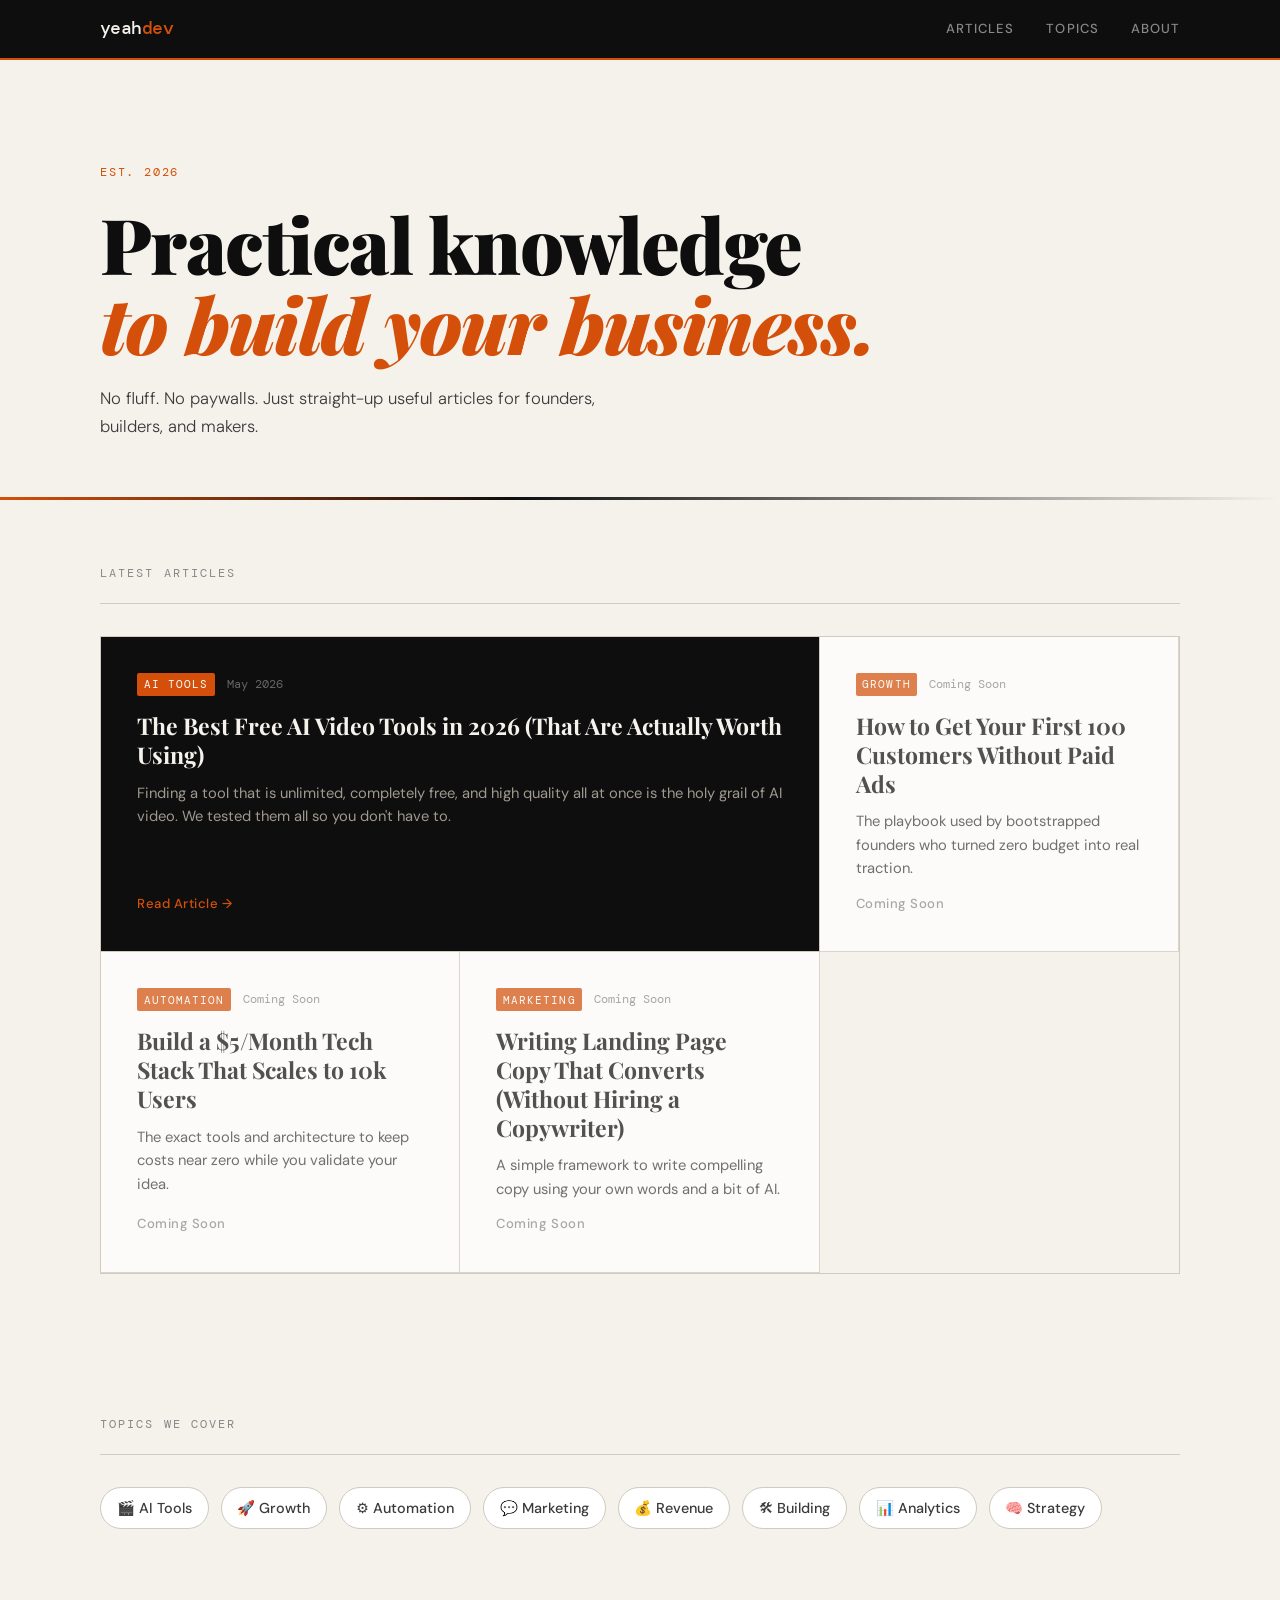
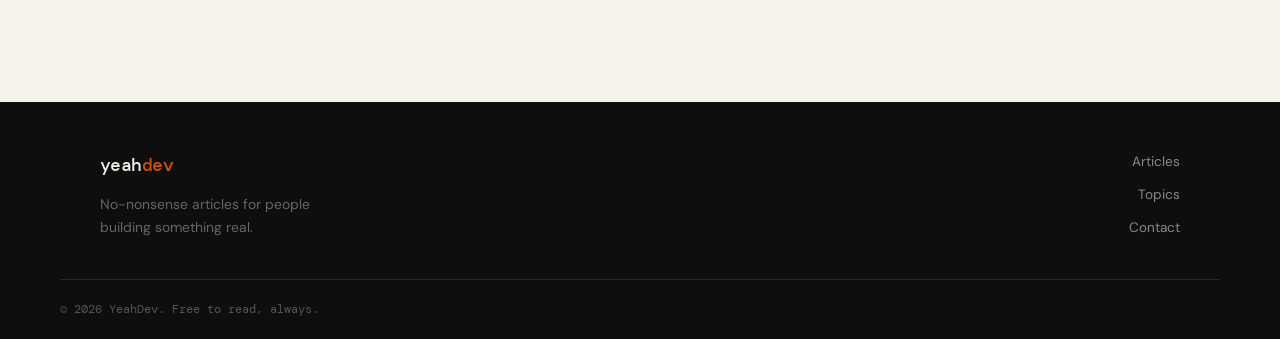
==== index.html @ c6433c1f "“comment”" ====
<!DOCTYPE html>
<html lang="en">
<head>
  <meta charset="UTF-8" />
  <meta name="viewport" content="width=device-width, initial-scale=1.0" />
  <title>YeahDev — Build Your Business</title>
  <meta name="description" content="Practical articles and tools to help you build and grow your business." />
  <link rel="stylesheet" href="css/main.css" />
  <link rel="preconnect" href="https://fonts.googleapis.com" />
  <link rel="preconnect" href="https://fonts.gstatic.com" crossorigin />
  <link href="https://fonts.googleapis.com/css2?family=Playfair+Display:ital,wght@0,700;0,900;1,700&family=DM+Sans:wght@300;400;500&family=DM+Mono:wght@400;500&display=swap" rel="stylesheet" />
</head>
<body>

  <header class="site-header">
    <div class="container header-inner">
      <a href="index.html" class="logo">yeah<span>dev</span></a>
      <nav class="nav">
        <a href="#articles">Articles</a>
        <a href="#topics">Topics</a>
        <a href="#about">About</a>
      </nav>
    </div>
  </header>

  <section class="hero">
    <div class="container">
      <div class="hero-tag">Est. 2026</div>
      <h1 class="hero-headline">
        Practical knowledge<br/>
        <em>to build your business.</em>
      </h1>
      <p class="hero-sub">No fluff. No paywalls. Just straight-up useful articles for founders, builders, and makers.</p>
    </div>
    <div class="hero-rule"></div>
  </section>

  <main class="container" id="articles">

    <div class="section-label">Latest Articles</div>

    <div class="articles-grid">

      <!-- Article 1 – Featured -->
      <article class="card card--featured">
        <div class="card-meta">
          <span class="tag">AI Tools</span>
          <span class="date">May 2026</span>
        </div>
        <h2 class="card-title">
          <a href="articles/best-free-ai-video-tools-2026.html">
            The Best Free AI Video Tools in 2026 (That Are Actually Worth Using)
          </a>
        </h2>
        <p class="card-excerpt">
          Finding a tool that is unlimited, completely free, and high quality all at once is the holy grail of AI video. We tested them all so you don't have to.
        </p>
        <a href="articles/best-free-ai-video-tools-2026.html" class="read-more">Read Article →</a>
      </article>

      <!-- Placeholder cards -->
      <article class="card card--placeholder">
        <div class="card-meta">
          <span class="tag">Growth</span>
          <span class="date">Coming Soon</span>
        </div>
        <h2 class="card-title">How to Get Your First 100 Customers Without Paid Ads</h2>
        <p class="card-excerpt">The playbook used by bootstrapped founders who turned zero budget into real traction.</p>
        <span class="read-more muted">Coming Soon</span>
      </article>

      <article class="card card--placeholder">
        <div class="card-meta">
          <span class="tag">Automation</span>
          <span class="date">Coming Soon</span>
        </div>
        <h2 class="card-title">Build a $5/Month Tech Stack That Scales to 10k Users</h2>
        <p class="card-excerpt">The exact tools and architecture to keep costs near zero while you validate your idea.</p>
        <span class="read-more muted">Coming Soon</span>
      </article>

      <article class="card card--placeholder">
        <div class="card-meta">
          <span class="tag">Marketing</span>
          <span class="date">Coming Soon</span>
        </div>
        <h2 class="card-title">Writing Landing Page Copy That Converts (Without Hiring a Copywriter)</h2>
        <p class="card-excerpt">A simple framework to write compelling copy using your own words and a bit of AI.</p>
        <span class="read-more muted">Coming Soon</span>
      </article>

    </div>

    <section class="topics-section" id="topics">
      <div class="section-label">Topics We Cover</div>
      <div class="topics-grid">
        <div class="topic">🎬 AI Tools</div>
        <div class="topic">🚀 Growth</div>
        <div class="topic">⚙️ Automation</div>
        <div class="topic">💬 Marketing</div>
        <div class="topic">💰 Revenue</div>
        <div class="topic">🛠 Building</div>
        <div class="topic">📊 Analytics</div>
        <div class="topic">🧠 Strategy</div>
      </div>
    </section>

  </main>

  <footer class="site-footer" id="about">
    <div class="container footer-inner">
      <div class="footer-brand">
        <a href="index.html" class="logo">yeah<span>dev</span></a>
        <p>No-nonsense articles for people<br/>building something real.</p>
      </div>
      <div class="footer-links">
        <a href="#articles">Articles</a>
        <a href="#topics">Topics</a>
        <a href="mailto:hello@yeahdev.com">Contact</a>
      </div>
    </div>
    <div class="container footer-bottom">
      <span>© 2026 YeahDev. Free to read, always.</span>
    </div>
  </footer>

</body>
</html>
---- css/main.css ----
/* ================================================
   YeahDev — Main Stylesheet
   Aesthetic: Editorial / Raw-Ink / High-contrast
   ================================================ */

*, *::before, *::after { box-sizing: border-box; margin: 0; padding: 0; }

:root {
  --ink:      #0e0e0e;
  --ink-soft: #3a3a3a;
  --ink-muted:#888;
  --paper:    #f5f2ec;
  --paper-off:#ede9e0;
  --accent:   #d4500a;
  --accent2:  #1a6b3c;
  --line:     #d0cabf;
  --white:    #ffffff;

  --font-display: 'Playfair Display', Georgia, serif;
  --font-body:    'DM Sans', system-ui, sans-serif;
  --font-mono:    'DM Mono', monospace;

  --max-w: 1160px;
  --gap: clamp(1.5rem, 4vw, 3rem);
}

html { scroll-behavior: smooth; }

body {
  background: var(--paper);
  color: var(--ink);
  font-family: var(--font-body);
  font-size: clamp(15px, 1.05vw, 17px);
  line-height: 1.7;
  -webkit-font-smoothing: antialiased;
}

/* ---- Utilities ---- */
.container { max-width: var(--max-w); margin: 0 auto; padding: 0 clamp(1.25rem, 4vw, 2.5rem); }

/* ---- Header ---- */
.site-header {
  position: sticky; top: 0; z-index: 100;
  background: var(--ink);
  border-bottom: 2px solid var(--accent);
}
.header-inner {
  display: flex; align-items: center; justify-content: space-between;
  height: 58px;
}
.logo {
  font-family: var(--font-mono);
  font-size: 1.15rem;
  font-weight: 500;
  color: var(--paper);
  text-decoration: none;
  letter-spacing: -0.03em;
}
.logo span { color: var(--accent); }

.nav { display: flex; gap: 2rem; }
.nav a {
  font-family: var(--font-body);
  font-size: 0.82rem;
  font-weight: 500;
  letter-spacing: 0.08em;
  text-transform: uppercase;
  color: var(--ink-muted);
  text-decoration: none;
  transition: color 0.2s;
}
.nav a:hover { color: var(--paper); }

/* ---- Hero ---- */
.hero {
  padding: clamp(4rem, 8vw, 7rem) 0 0;
  overflow: hidden;
  position: relative;
}
.hero-tag {
  font-family: var(--font-mono);
  font-size: 0.75rem;
  letter-spacing: 0.15em;
  text-transform: uppercase;
  color: var(--accent);
  margin-bottom: 1.25rem;
}
.hero-headline {
  font-family: var(--font-display);
  font-size: clamp(2.8rem, 6vw, 5.5rem);
  font-weight: 900;
  line-height: 1.05;
  letter-spacing: -0.02em;
  color: var(--ink);
  margin-bottom: 1.25rem;
}
.hero-headline em {
  font-style: italic;
  color: var(--accent);
}
.hero-sub {
  font-size: clamp(1rem, 1.3vw, 1.15rem);
  color: var(--ink-soft);
  max-width: 520px;
  font-weight: 300;
  margin-bottom: 3.5rem;
}
.hero-rule {
  height: 3px;
  background: linear-gradient(90deg, var(--accent) 0%, var(--ink) 40%, transparent 100%);
  margin-top: 0;
}

/* ---- Section label ---- */
.section-label {
  font-family: var(--font-mono);
  font-size: 0.72rem;
  letter-spacing: 0.18em;
  text-transform: uppercase;
  color: var(--ink-muted);
  padding: clamp(2.5rem, 5vw, 4rem) 0 1.25rem;
  border-bottom: 1px solid var(--line);
  margin-bottom: 2rem;
}

/* ---- Articles Grid ---- */
.articles-grid {
  display: grid;
  grid-template-columns: repeat(auto-fill, minmax(min(100%, 340px), 1fr));
  gap: 0;
  border: 1px solid var(--line);
}

.card {
  padding: clamp(1.5rem, 3vw, 2.25rem);
  border-right: 1px solid var(--line);
  border-bottom: 1px solid var(--line);
  background: var(--white);
  transition: background 0.25s;
  display: flex; flex-direction: column; gap: 0.75rem;
}
.card:hover { background: var(--paper-off); }

.card--featured {
  grid-column: span 2;
  background: var(--ink);
  color: var(--paper);
}
.card--featured:hover { background: #1c1c1c; }
.card--featured .card-title a { color: var(--paper); }
.card--featured .card-excerpt { color: #a09990; }
.card--featured .date { color: #666; }
.card--featured .read-more { color: var(--accent); }
.card--featured .read-more:hover { color: #ff7a3a; }

.card--placeholder { opacity: 0.7; }

@media (max-width: 700px) { .card--featured { grid-column: span 1; } }

.card-meta { display: flex; align-items: center; gap: 0.75rem; }

.tag {
  font-family: var(--font-mono);
  font-size: 0.68rem;
  letter-spacing: 0.1em;
  text-transform: uppercase;
  background: var(--accent);
  color: var(--white);
  padding: 0.2em 0.6em;
  border-radius: 2px;
}
.date {
  font-family: var(--font-mono);
  font-size: 0.72rem;
  color: var(--ink-muted);
}

.card-title {
  font-family: var(--font-display);
  font-size: clamp(1.15rem, 1.8vw, 1.45rem);
  font-weight: 700;
  line-height: 1.25;
  margin-top: 0.25rem;
}
.card-title a { color: var(--ink); text-decoration: none; }
.card-title a:hover { text-decoration: underline; text-underline-offset: 3px; }

.card-excerpt {
  font-size: 0.92rem;
  color: var(--ink-soft);
  line-height: 1.6;
  flex: 1;
}

.read-more {
  font-size: 0.82rem;
  font-weight: 500;
  letter-spacing: 0.04em;
  color: var(--accent);
  text-decoration: none;
  margin-top: auto;
  display: inline-block;
  transition: letter-spacing 0.2s;
}
.read-more:hover { letter-spacing: 0.08em; }
.read-more.muted { color: var(--ink-muted); pointer-events: none; }

/* ---- Topics ---- */
.topics-section { padding: clamp(3rem, 6vw, 5rem) 0; }
.topics-grid {
  display: flex; flex-wrap: wrap; gap: 0.75rem;
  margin-top: 1.5rem;
}
.topic {
  font-family: var(--font-body);
  font-size: 0.9rem;
  font-weight: 500;
  padding: 0.55em 1.1em;
  border: 1.5px solid var(--line);
  border-radius: 100px;
  background: var(--white);
  color: var(--ink-soft);
  transition: all 0.2s;
  cursor: default;
}
.topic:hover {
  border-color: var(--accent);
  color: var(--accent);
  background: #fff5f0;
}

/* ---- Footer ---- */
.site-footer {
  background: var(--ink);
  color: var(--paper);
  margin-top: clamp(4rem, 8vw, 6rem);
  padding-top: 3rem;
}
.footer-inner {
  display: flex; justify-content: space-between; align-items: flex-start;
  gap: 2rem; padding-bottom: 2.5rem;
  border-bottom: 1px solid #2a2a2a;
}
.footer-brand .logo { display: inline-block; margin-bottom: 0.75rem; }
.footer-brand p {
  font-size: 0.87rem;
  color: #666;
  line-height: 1.6;
}
.footer-links {
  display: flex; flex-direction: column; gap: 0.6rem; text-align: right;
}
.footer-links a {
  font-size: 0.85rem;
  color: #888;
  text-decoration: none;
  transition: color 0.2s;
}
.footer-links a:hover { color: var(--paper); }
.footer-bottom {
  padding: 1.25rem 0;
  font-family: var(--font-mono);
  font-size: 0.72rem;
  color: #555;
}

@media (max-width: 600px) {
  .footer-inner { flex-direction: column; }
  .footer-links { text-align: left; }
}
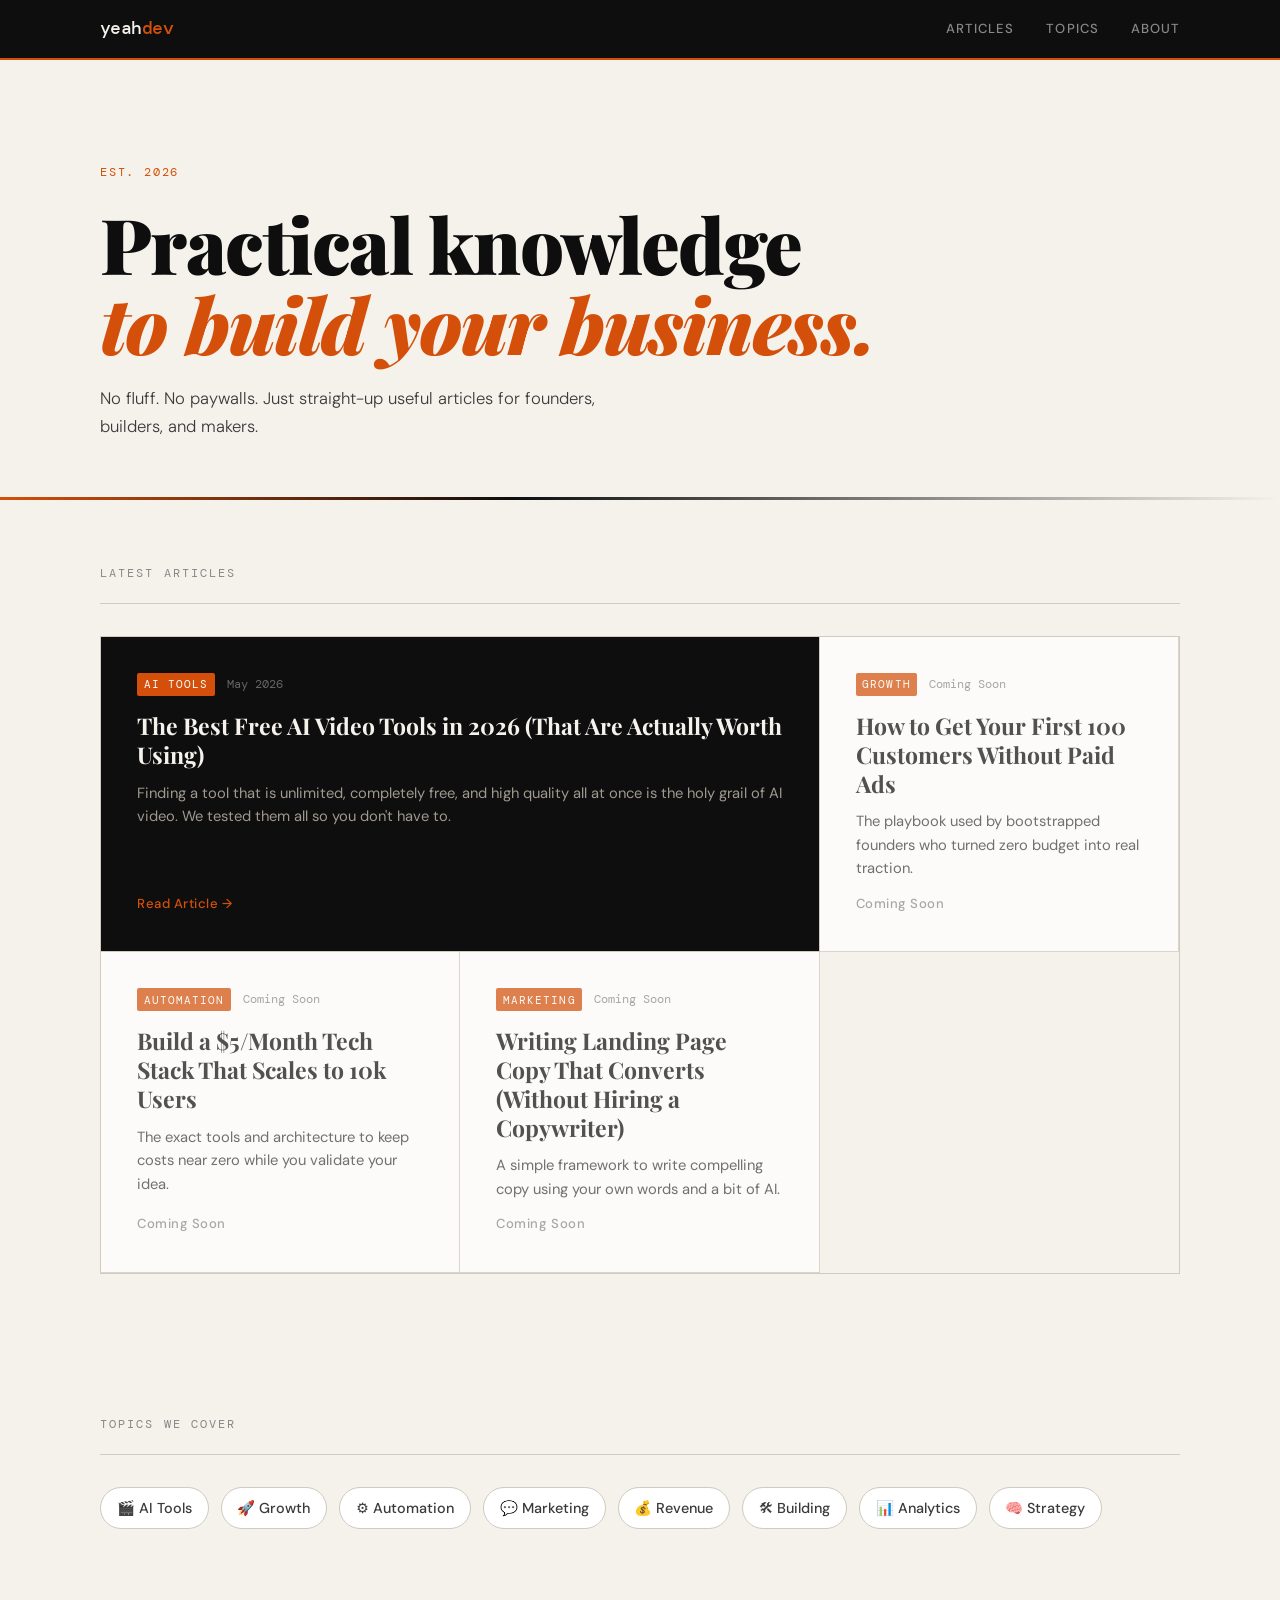
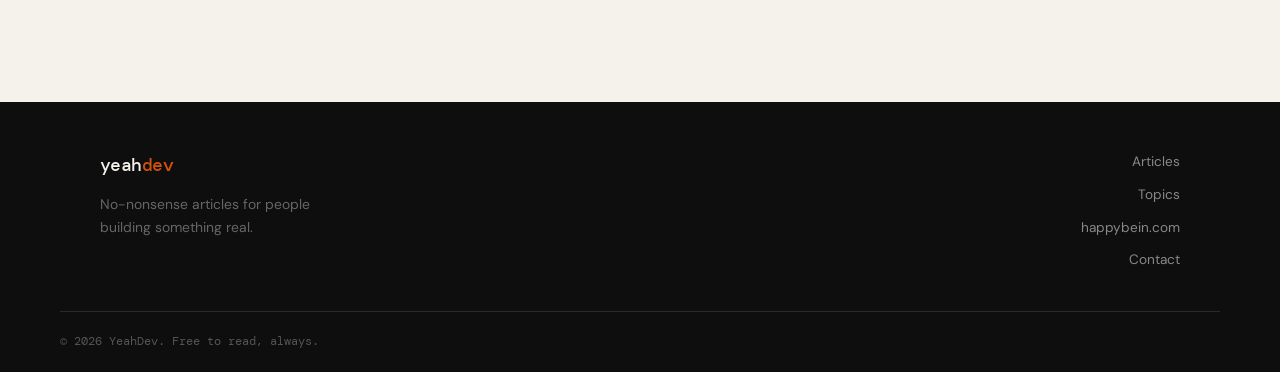
==== commit 304c75a3: "“comment”" ====
--- a/index.html
+++ b/index.html
@@ -116,7 +116,8 @@
       <div class="footer-links">
         <a href="#articles">Articles</a>
         <a href="#topics">Topics</a>
-        <a href="mailto:hello@yeahdev.com">Contact</a>
+        <a href="https://happybein.com" target="_blank" rel="noopener">happybein.com</a>
+        <a href="mailto:happybein1@gmail.com">Contact</a>
       </div>
     </div>
     <div class="container footer-bottom">
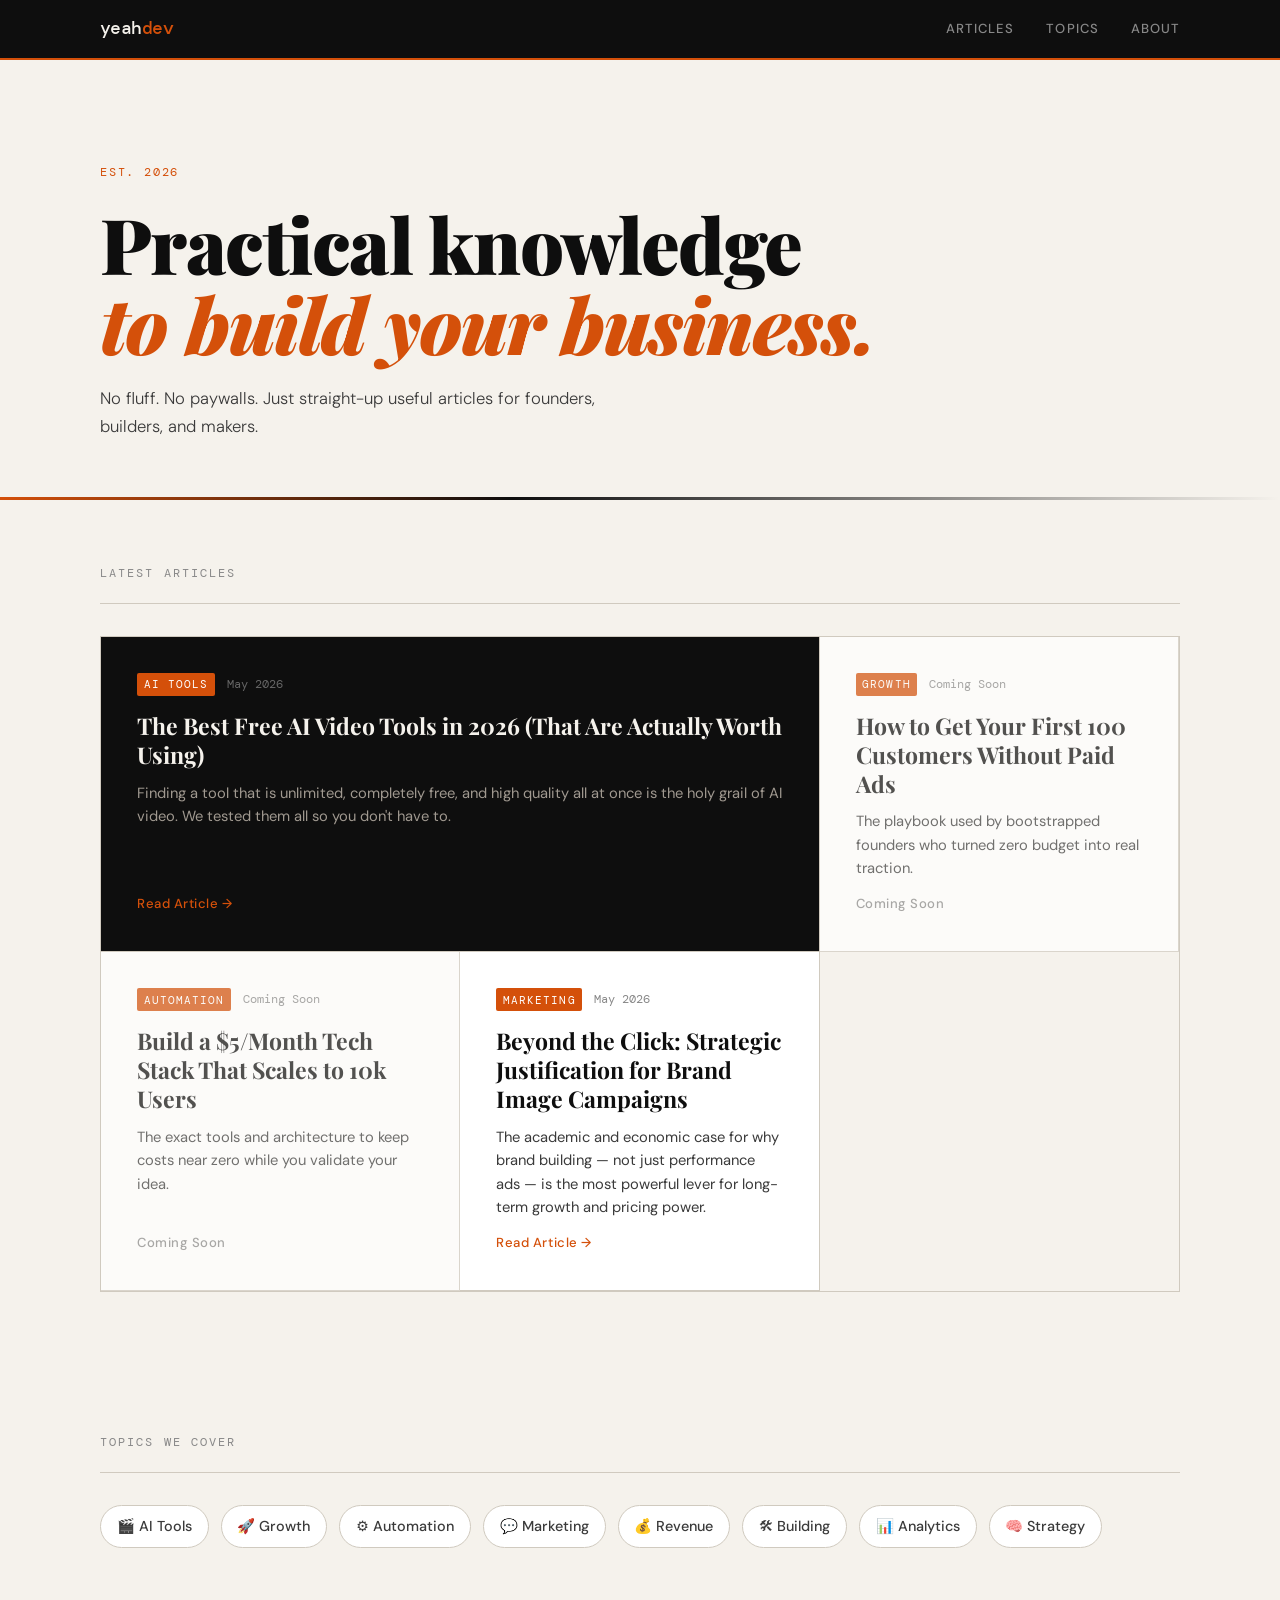
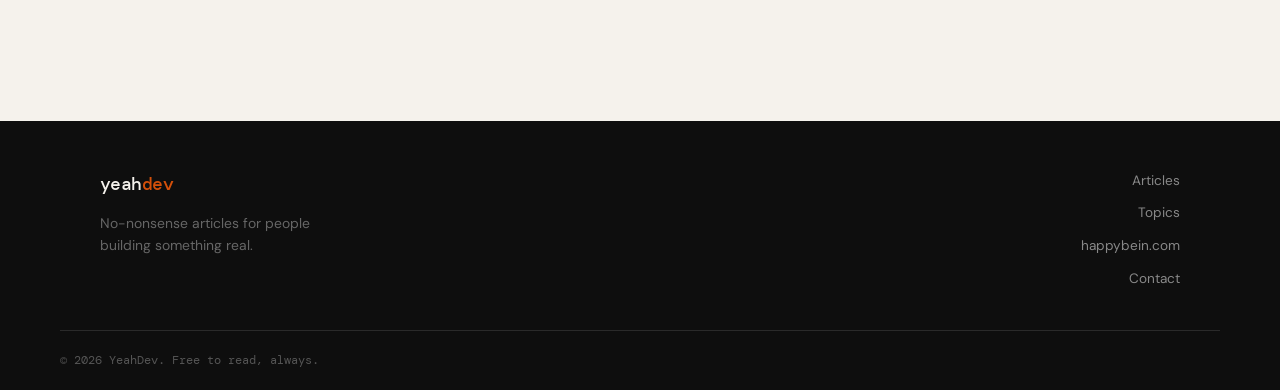
==== commit 8bc376f6: "“comment”" ====
--- a/index.html
+++ b/index.html
@@ -79,14 +79,20 @@
         <span class="read-more muted">Coming Soon</span>
       </article>
 
-      <article class="card card--placeholder">
+      <article class="card">
         <div class="card-meta">
           <span class="tag">Marketing</span>
-          <span class="date">Coming Soon</span>
+          <span class="date">May 2026</span>
         </div>
-        <h2 class="card-title">Writing Landing Page Copy That Converts (Without Hiring a Copywriter)</h2>
-        <p class="card-excerpt">A simple framework to write compelling copy using your own words and a bit of AI.</p>
-        <span class="read-more muted">Coming Soon</span>
+        <h2 class="card-title">
+          <a href="articles/brand-image-campaigns-strategic-justification.html">
+            Beyond the Click: Strategic Justification for Brand Image Campaigns
+          </a>
+        </h2>
+        <p class="card-excerpt">
+          The academic and economic case for why brand building — not just performance ads — is the most powerful lever for long-term growth and pricing power.
+        </p>
+        <a href="articles/brand-image-campaigns-strategic-justification.html" class="read-more">Read Article →</a>
       </article>
 
     </div>
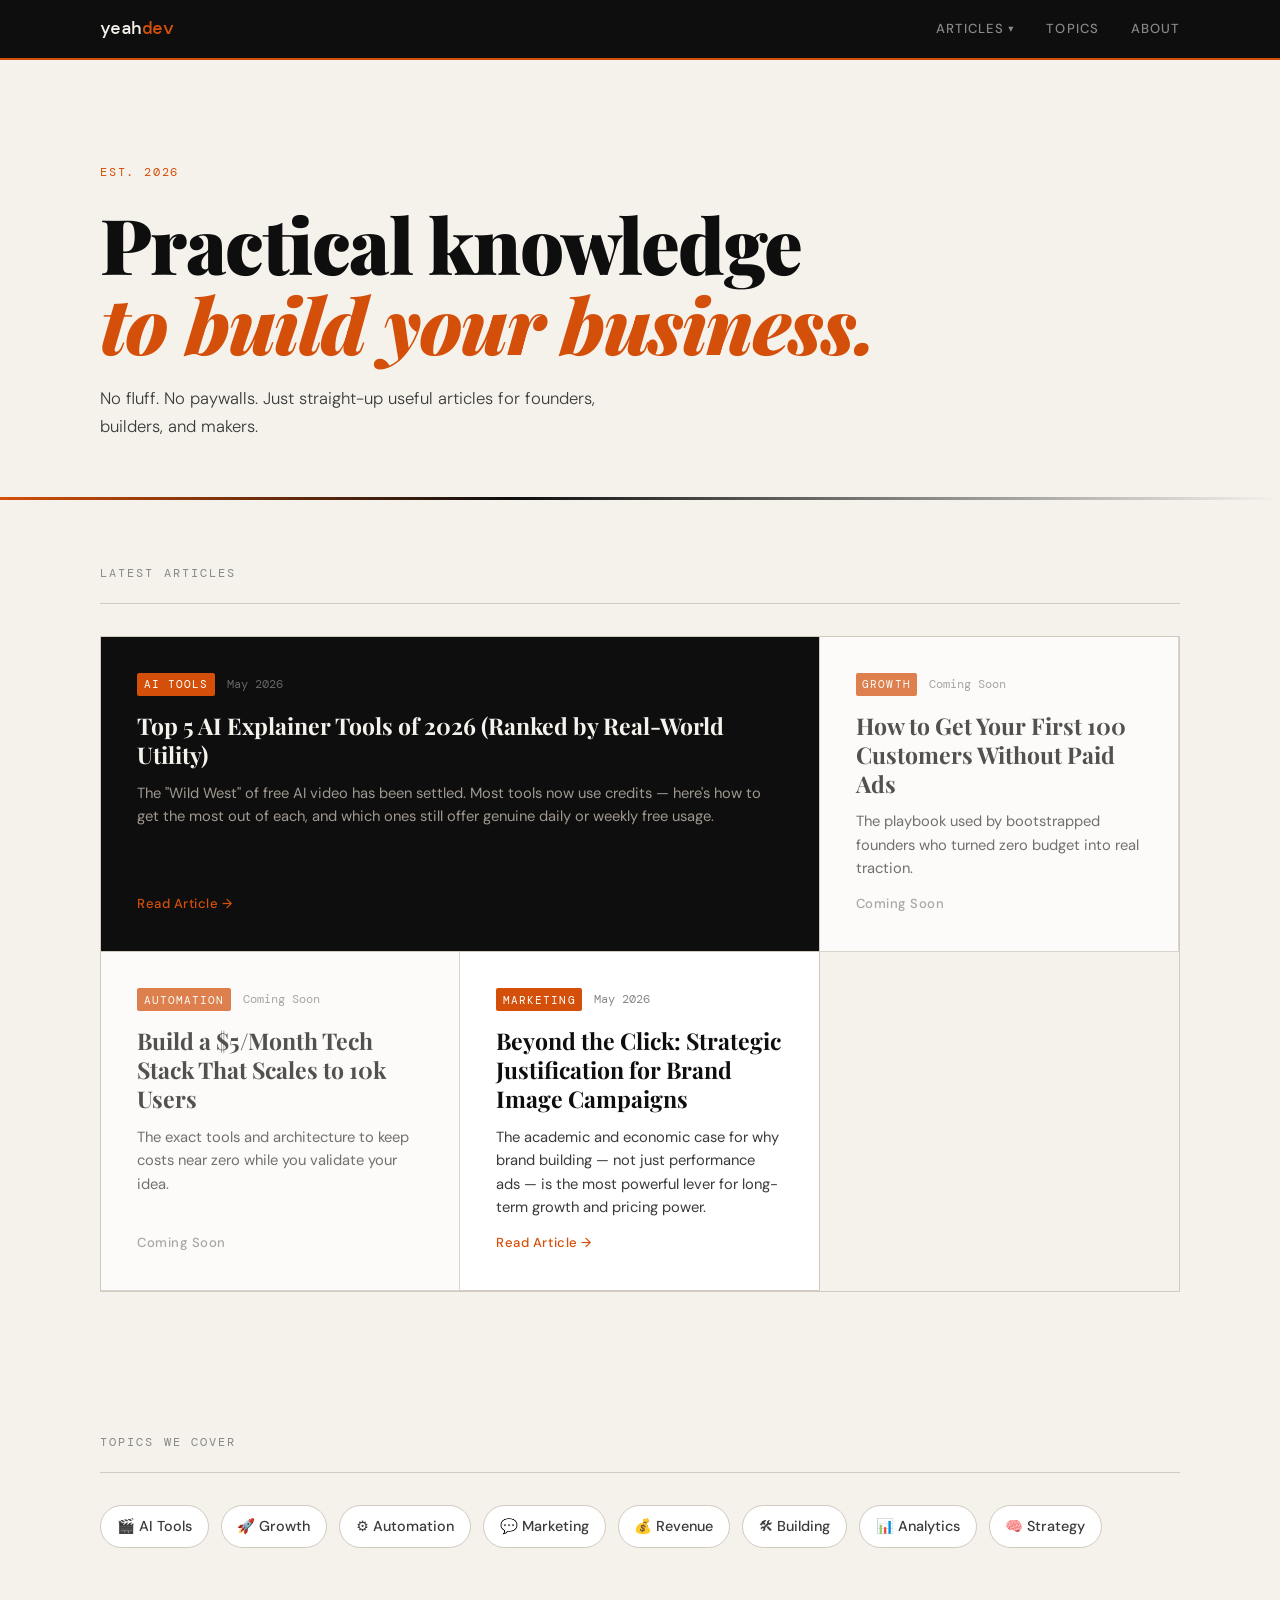
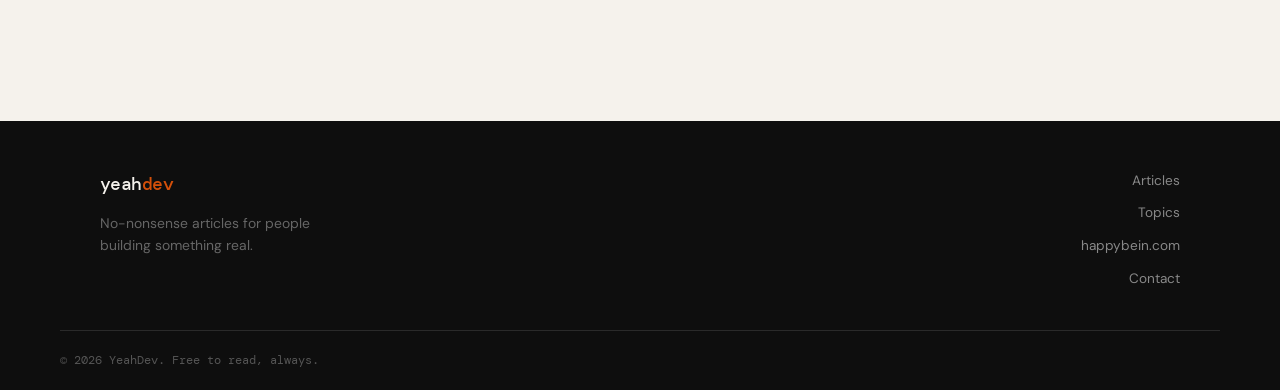
==== commit 9e9d4710: "“comment”" ====
--- a/index.html
+++ b/index.html
@@ -16,7 +16,13 @@
     <div class="container header-inner">
       <a href="index.html" class="logo">yeah<span>dev</span></a>
       <nav class="nav">
-        <a href="#articles">Articles</a>
+        <div class="nav-dropdown">
+          <a href="#articles" class="nav-dropdown-trigger">Articles <span class="nav-caret">▾</span></a>
+          <div class="nav-dropdown-menu">
+            <a href="articles/best-free-ai-video-tools-2026.html">Top 5 AI Explainer Tools of 2026</a>
+            <a href="articles/brand-image-campaigns-strategic-justification.html">Beyond the Click: Brand Image Campaigns</a>
+          </div>
+        </div>
         <a href="#topics">Topics</a>
         <a href="#about">About</a>
       </nav>
@@ -49,11 +55,11 @@
         </div>
         <h2 class="card-title">
           <a href="articles/best-free-ai-video-tools-2026.html">
-            The Best Free AI Video Tools in 2026 (That Are Actually Worth Using)
+            Top 5 AI Explainer Tools of 2026 (Ranked by Real-World Utility)
           </a>
         </h2>
         <p class="card-excerpt">
-          Finding a tool that is unlimited, completely free, and high quality all at once is the holy grail of AI video. We tested them all so you don't have to.
+          The "Wild West" of free AI video has been settled. Most tools now use credits — here's how to get the most out of each, and which ones still offer genuine daily or weekly free usage.
         </p>
         <a href="articles/best-free-ai-video-tools-2026.html" class="read-more">Read Article →</a>
       </article>
--- a/css/main.css
+++ b/css/main.css
@@ -58,7 +58,7 @@
 }
 .logo span { color: var(--accent); }
 
-.nav { display: flex; gap: 2rem; }
+.nav { display: flex; align-items: center; gap: 2rem; }
 .nav a {
   font-family: var(--font-body);
   font-size: 0.82rem;
@@ -70,6 +70,60 @@
   transition: color 0.2s;
 }
 .nav a:hover { color: var(--paper); }
+
+/* ---- Nav Dropdown ---- */
+.nav-dropdown { position: relative; }
+
+.nav-dropdown-trigger {
+  display: flex; align-items: center; gap: 0.3em;
+  cursor: pointer;
+  white-space: nowrap;
+}
+.nav-caret {
+  font-size: 0.65rem;
+  transition: transform 0.2s;
+  display: inline-block;
+}
+.nav-dropdown:hover .nav-caret { transform: rotate(180deg); }
+
+.nav-dropdown-menu {
+  position: absolute;
+  top: calc(100% + 14px);
+  right: 0;
+  background: #1a1a1a;
+  border: 1px solid #2e2e2e;
+  border-top: 2px solid var(--accent);
+  min-width: 280px;
+  padding: 0.4rem 0;
+  opacity: 0;
+  visibility: hidden;
+  transform: translateY(-6px);
+  transition: opacity 0.2s, transform 0.2s, visibility 0.2s;
+  z-index: 200;
+  border-radius: 0 0 4px 4px;
+}
+.nav-dropdown:hover .nav-dropdown-menu {
+  opacity: 1;
+  visibility: visible;
+  transform: translateY(0);
+}
+.nav-dropdown-menu a {
+  display: block;
+  padding: 0.65rem 1.1rem;
+  font-size: 0.8rem;
+  letter-spacing: 0.02em;
+  text-transform: none;
+  color: #aaa;
+  border-bottom: 1px solid #242424;
+  white-space: normal;
+  line-height: 1.4;
+  transition: background 0.15s, color 0.15s;
+}
+.nav-dropdown-menu a:last-child { border-bottom: none; }
+.nav-dropdown-menu a:hover {
+  background: #242424;
+  color: var(--paper);
+}
 
 /* ---- Hero ---- */
 .hero {
